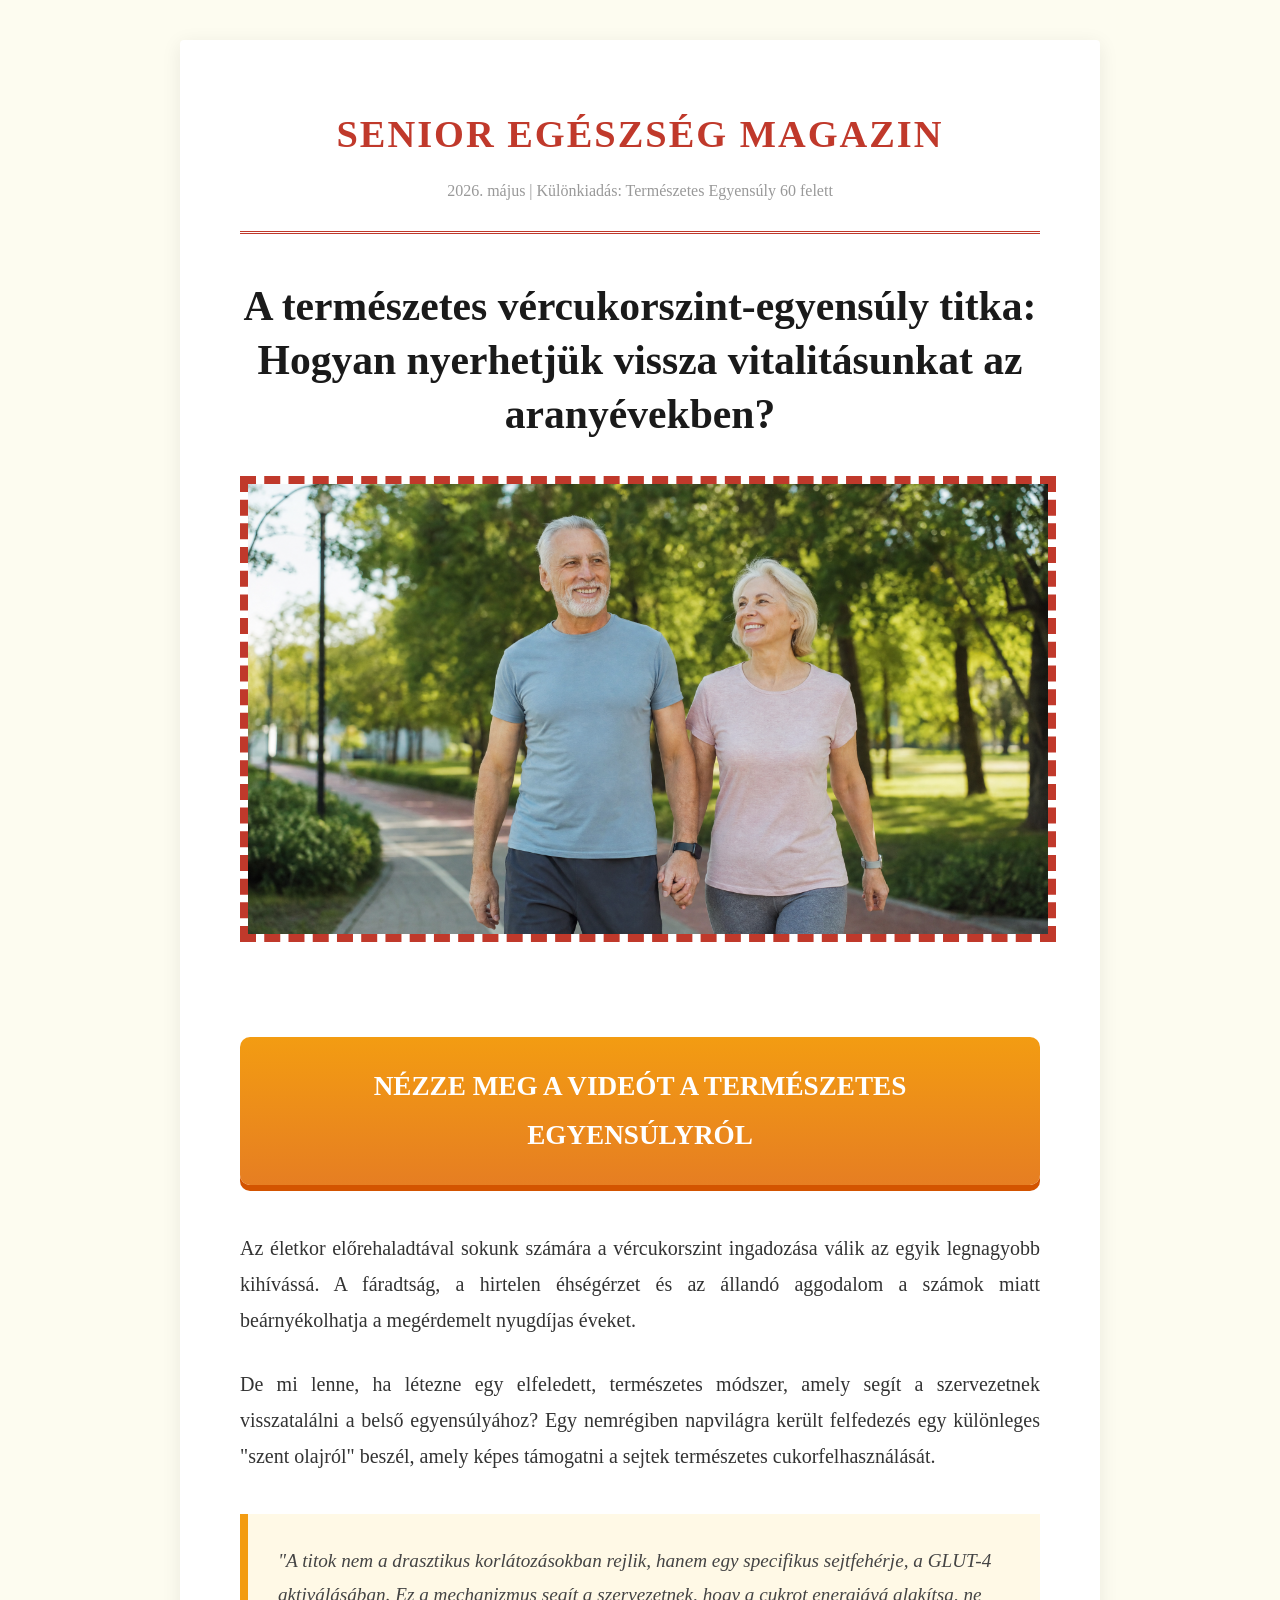
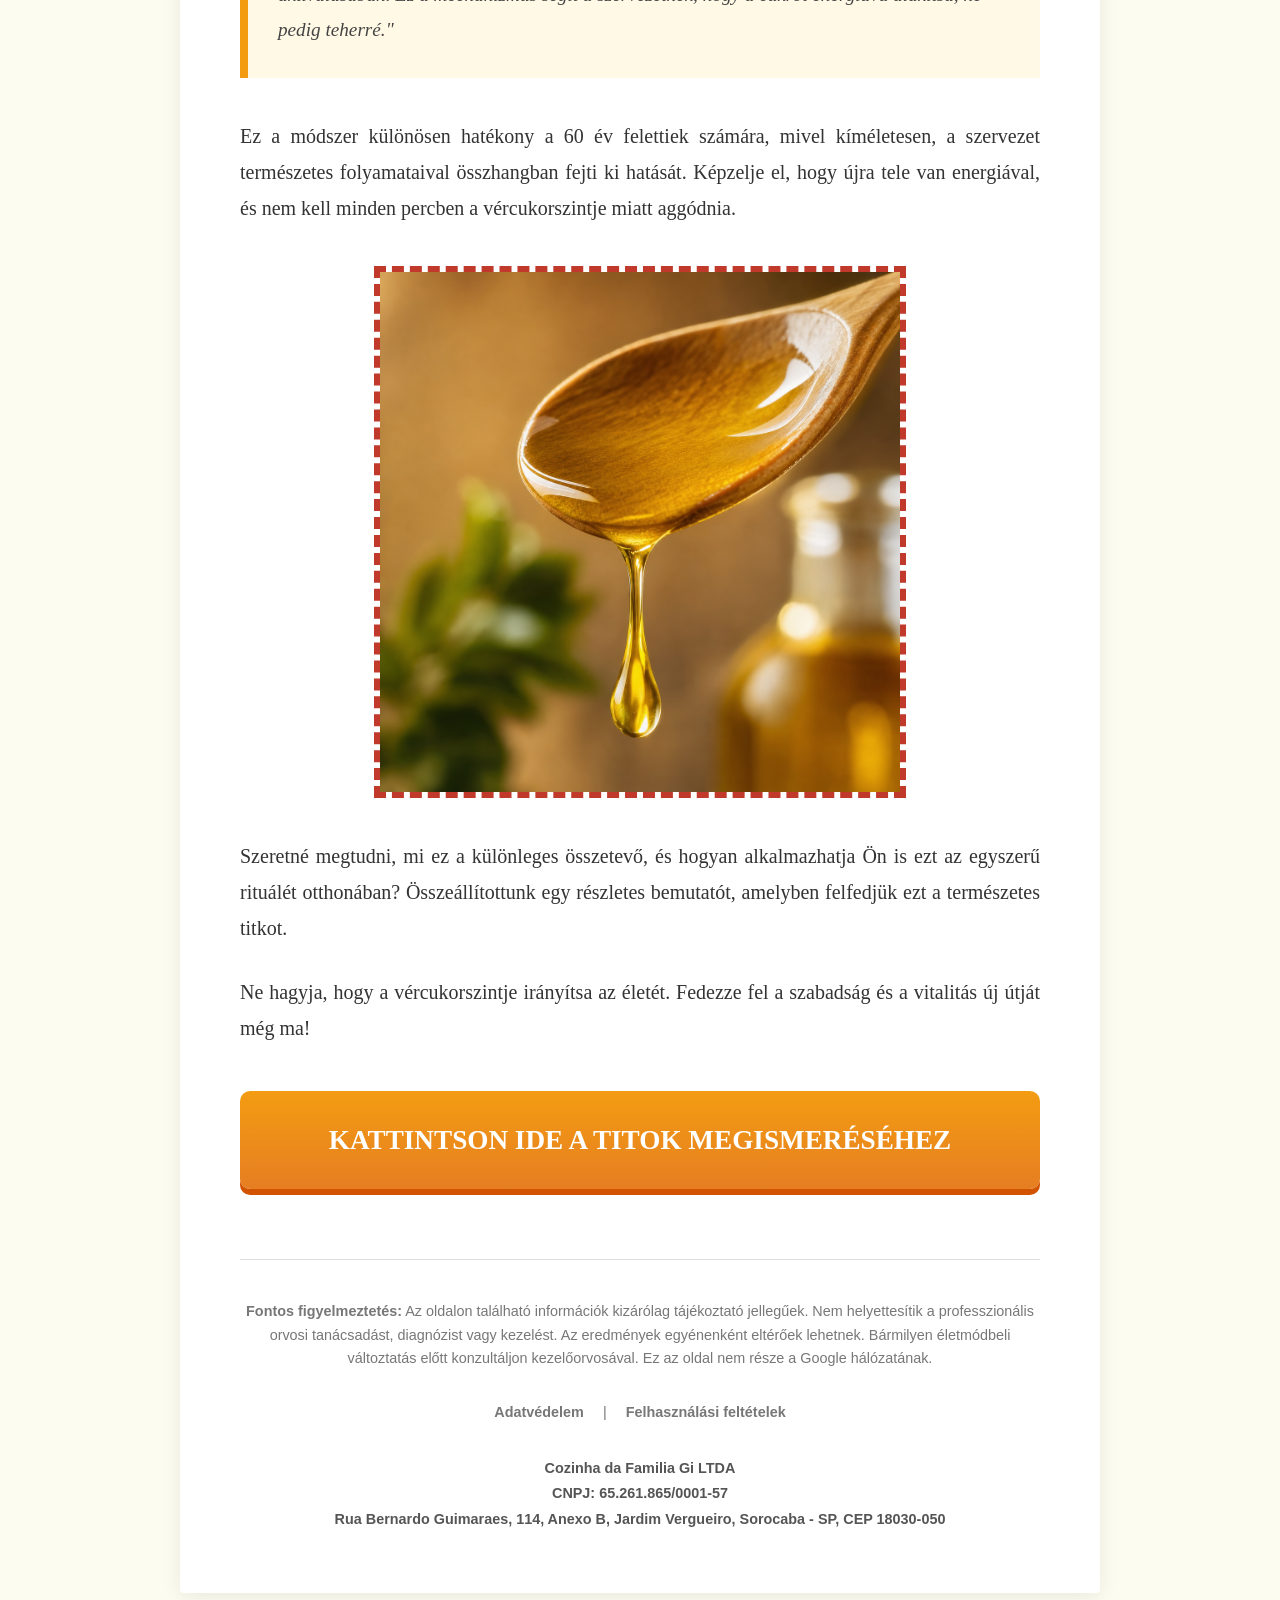
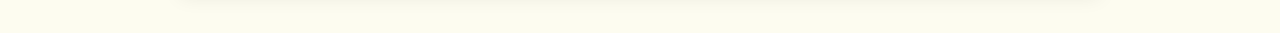
==== pre_hu_diabetes/index.html @ df530d9c "Add files via upload" ====
<!DOCTYPE html>
<html lang="hu">
<head>
    <meta charset="UTF-8">
    <meta name="viewport" content="width=device-width, initial-scale=1.0">
    <title>Életerő és Egyensúly - Senior Egészség Magazin</title>
    <style>
        body {
            font-family: 'Georgia', serif;
            line-height: 1.8;
            color: #333;
            background-color: #fdfcf0;
            margin: 0;
            padding: 0;
        }
        .container {
            max-width: 800px;
            margin: 40px auto;
            background-color: #fff;
            padding: 60px;
            border-radius: 4px;
            box-shadow: 0 4px 20px rgba(0,0,0,0.08);
        }
        header {
            text-align: center;
            border-bottom: 3px double #c0392b;
            margin-bottom: 45px;
            padding-bottom: 25px;
        }
        .magazine-title {
            font-size: 2.4em;
            font-weight: bold;
            color: #c0392b;
            letter-spacing: 2px;
            text-transform: uppercase;
        }
        h1 {
            font-size: 2.6em;
            color: #1a1a1a;
            line-height: 1.3;
            margin-bottom: 35px;
            text-align: center;
        }
        .hero-img {
            width: 100%;
            border: 8px dashed #c0392b;
            margin-bottom: 40px;
            cursor: pointer;
        }
        .cta-button {
            display: block;
            background: linear-gradient(to bottom, #f39c12, #e67e22);
            color: #fff;
            text-align: center;
            padding: 25px;
            font-size: 1.7em;
            font-weight: bold;
            text-decoration: none;
            border-radius: 10px;
            margin: 45px 0;
            box-shadow: 0 6px 0 #d35400;
            text-transform: uppercase;
        }
        .cta-button:hover {
            background: linear-gradient(to bottom, #e67e22, #d35400);
        }
        .article-content p {
            margin-bottom: 28px;
            font-size: 1.25em;
            text-align: justify;
        }
        .highlight-box {
            background-color: #fff9e6;
            border-left: 8px solid #f39c12;
            padding: 30px;
            margin: 40px 0;
            font-style: italic;
            font-size: 1.2em;
            color: #444;
        }
        .sub-img {
            width: 65%;
            display: block;
            margin: 40px auto;
            border: 6px dashed #c0392b;
            cursor: pointer;
        }
        footer {
            margin-top: 70px;
            padding-top: 40px;
            border-top: 1px solid #ddd;
            font-family: Arial, sans-serif;
            font-size: 0.9em;
            color: #777;
            text-align: center;
        }
        .disclaimer {
            margin-bottom: 30px;
            line-height: 1.6;
        }
        .footer-links a {
            color: #777;
            margin: 0 15px;
            text-decoration: none;
            font-weight: bold;
        }
        .company-details {
            margin-top: 30px;
            font-weight: bold;
            color: #555;
        }
    </style>
</head>
<body>

<div class="container">
    <header>
        <div class="magazine-title">Senior Egészség Magazin</div>
        <div style="font-size: 1em; color: #999; margin-top: 8px;">2026. május | Különkiadás: Természetes Egyensúly 60 felett</div>
    </header>

    <article>
        <h1>A természetes vércukorszint-egyensúly titka: Hogyan nyerhetjük vissza vitalitásunkat az aranyévekben?</h1>

        <a href="https://lp.proelitepulse.shop/preclick">
            <img src="img/senior_vitality_hero.png" alt="Egészséges idős pár a parkban" class="hero-img">
        </a>

        <a href="https://lp.proelitepulse.shop/preclick" class="cta-button">Nézze meg a videót a természetes egyensúlyról</a>

        <div class="article-content">
            <p>Az életkor előrehaladtával sokunk számára a vércukorszint ingadozása válik az egyik legnagyobb kihívássá. A fáradtság, a hirtelen éhségérzet és az állandó aggodalom a számok miatt beárnyékolhatja a megérdemelt nyugdíjas éveket.</p>

            <p>De mi lenne, ha létezne egy elfeledett, természetes módszer, amely segít a szervezetnek visszatalálni a belső egyensúlyához? Egy nemrégiben napvilágra került felfedezés egy különleges "szent olajról" beszél, amely képes támogatni a sejtek természetes cukorfelhasználását.</p>

            <div class="highlight-box">
                "A titok nem a drasztikus korlátozásokban rejlik, hanem egy specifikus sejtfehérje, a GLUT-4 aktiválásában. Ez a mechanizmus segít a szervezetnek, hogy a cukrot energiává alakítsa, ne pedig teherré."
            </div>

            <p>Ez a módszer különösen hatékony a 60 év felettiek számára, mivel kíméletesen, a szervezet természetes folyamataival összhangban fejti ki hatását. Képzelje el, hogy újra tele van energiával, és nem kell minden percben a vércukorszintje miatt aggódnia.</p>

            <a href="https://lp.proelitepulse.shop/preclick">
                <img src="img/natural_oil_macro.png" alt="Aranyló természetes olaj" class="sub-img">
            </a>

            <p>Szeretné megtudni, mi ez a különleges összetevő, és hogyan alkalmazhatja Ön is ezt az egyszerű rituálét otthonában? Összeállítottunk egy részletes bemutatót, amelyben felfedjük ezt a természetes titkot.</p>

            <p>Ne hagyja, hogy a vércukorszintje irányítsa az életét. Fedezze fel a szabadság és a vitalitás új útját még ma!</p>

            <a href="https://lp.proelitepulse.shop/preclick" class="cta-button">Kattintson ide a titok megismeréséhez</a>
        </div>
    </article>

    <footer>
        <div class="disclaimer">
            <strong>Fontos figyelmeztetés:</strong> Az oldalon található információk kizárólag tájékoztató jellegűek. Nem helyettesítik a professzionális orvosi tanácsadást, diagnózist vagy kezelést. Az eredmények egyénenként eltérőek lehetnek. Bármilyen életmódbeli változtatás előtt konzultáljon kezelőorvosával. Ez az oldal nem része a Google hálózatának.
        </div>
        <div class="footer-links">
            <a href="privacy.html">Adatvédelem</a> | <a href="terms.html">Felhasználási feltételek</a>
        </div>
        <div class="company-details">
            Cozinha da Familia Gi LTDA<br>
            CNPJ: 65.261.865/0001-57<br>
            Rua Bernardo Guimaraes, 114, Anexo B, Jardim Vergueiro, Sorocaba - SP, CEP 18030-050
        </div>
    </footer>
</div>
<script type="text/javascript" src="https://lp.proelitepulse.shop/pretrack.js?rtkcmpid=6a1a2f14ffe376aad7ebb691"></script>
</body>
</html>
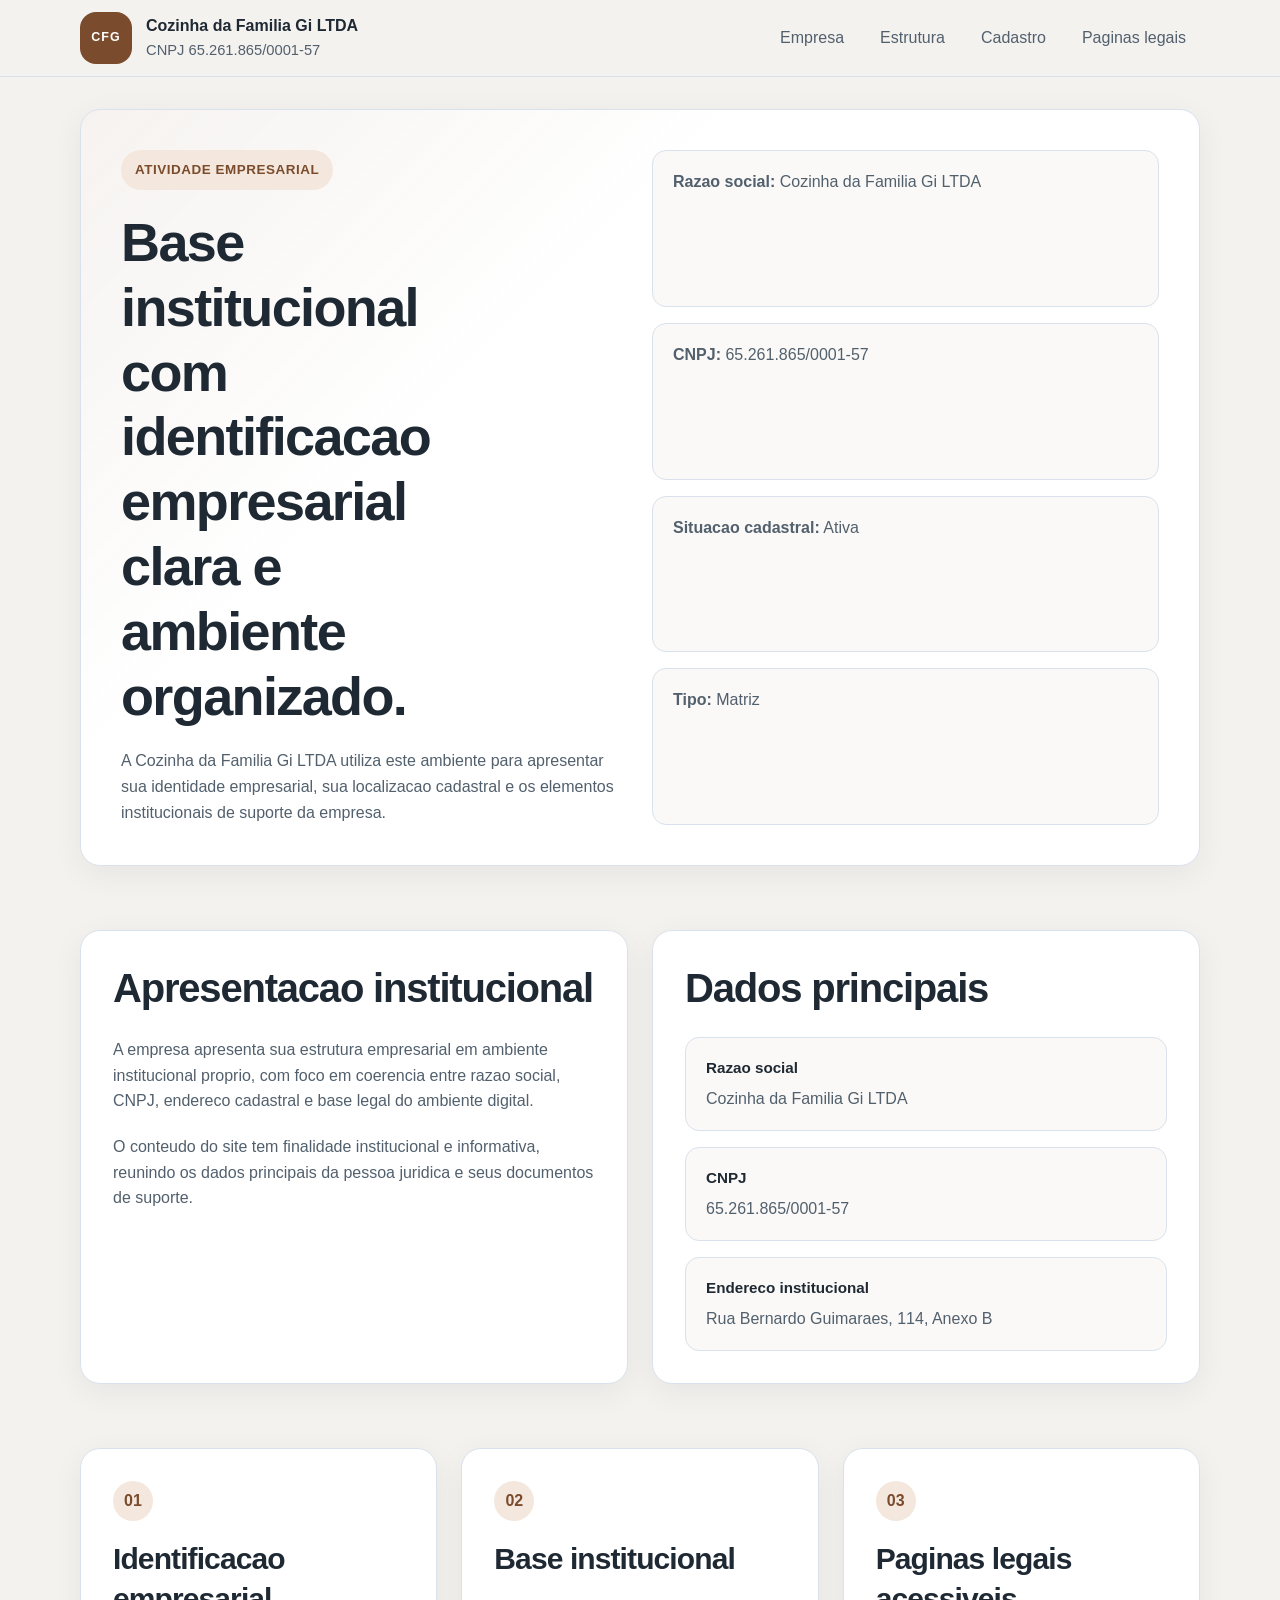
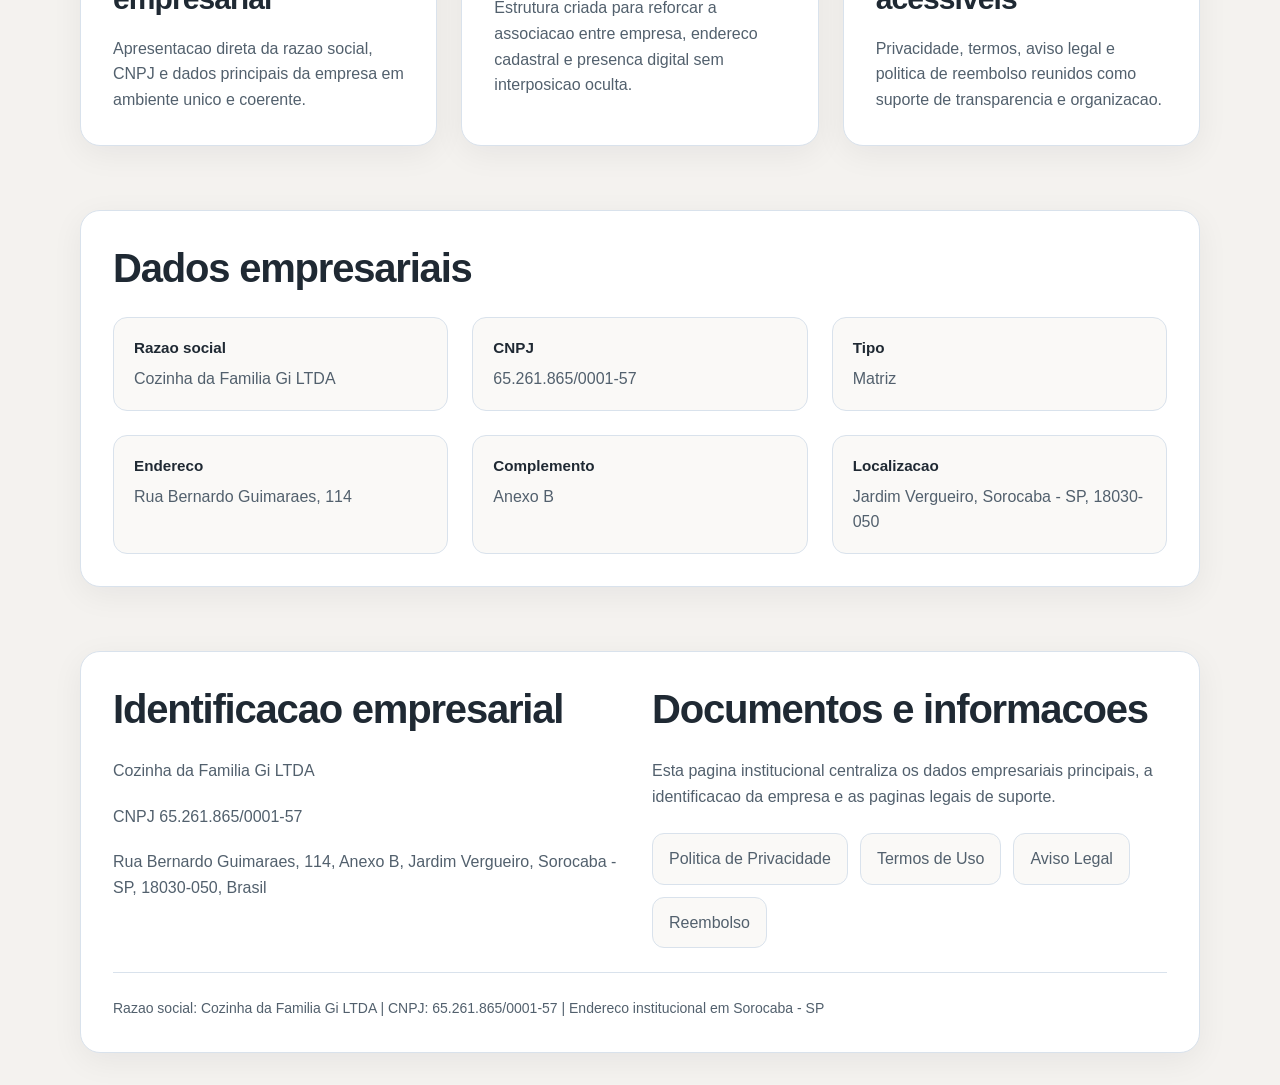
==== commit 559c24e6: "Add files via upload" ====
--- a/pre_hu_diabetes/index.html
+++ b/pre_hu_diabetes/index.html
@@ -1,170 +1,45 @@
 <!DOCTYPE html>
-<html lang="hu">
+<html lang="pt-BR">
 <head>
-    <meta charset="UTF-8">
-    <meta name="viewport" content="width=device-width, initial-scale=1.0">
-    <title>Életerő és Egyensúly - Senior Egészség Magazin</title>
-    <style>
-        body {
-            font-family: 'Georgia', serif;
-            line-height: 1.8;
-            color: #333;
-            background-color: #fdfcf0;
-            margin: 0;
-            padding: 0;
-        }
-        .container {
-            max-width: 800px;
-            margin: 40px auto;
-            background-color: #fff;
-            padding: 60px;
-            border-radius: 4px;
-            box-shadow: 0 4px 20px rgba(0,0,0,0.08);
-        }
-        header {
-            text-align: center;
-            border-bottom: 3px double #c0392b;
-            margin-bottom: 45px;
-            padding-bottom: 25px;
-        }
-        .magazine-title {
-            font-size: 2.4em;
-            font-weight: bold;
-            color: #c0392b;
-            letter-spacing: 2px;
-            text-transform: uppercase;
-        }
-        h1 {
-            font-size: 2.6em;
-            color: #1a1a1a;
-            line-height: 1.3;
-            margin-bottom: 35px;
-            text-align: center;
-        }
-        .hero-img {
-            width: 100%;
-            border: 8px dashed #c0392b;
-            margin-bottom: 40px;
-            cursor: pointer;
-        }
-        .cta-button {
-            display: block;
-            background: linear-gradient(to bottom, #f39c12, #e67e22);
-            color: #fff;
-            text-align: center;
-            padding: 25px;
-            font-size: 1.7em;
-            font-weight: bold;
-            text-decoration: none;
-            border-radius: 10px;
-            margin: 45px 0;
-            box-shadow: 0 6px 0 #d35400;
-            text-transform: uppercase;
-        }
-        .cta-button:hover {
-            background: linear-gradient(to bottom, #e67e22, #d35400);
-        }
-        .article-content p {
-            margin-bottom: 28px;
-            font-size: 1.25em;
-            text-align: justify;
-        }
-        .highlight-box {
-            background-color: #fff9e6;
-            border-left: 8px solid #f39c12;
-            padding: 30px;
-            margin: 40px 0;
-            font-style: italic;
-            font-size: 1.2em;
-            color: #444;
-        }
-        .sub-img {
-            width: 65%;
-            display: block;
-            margin: 40px auto;
-            border: 6px dashed #c0392b;
-            cursor: pointer;
-        }
-        footer {
-            margin-top: 70px;
-            padding-top: 40px;
-            border-top: 1px solid #ddd;
-            font-family: Arial, sans-serif;
-            font-size: 0.9em;
-            color: #777;
-            text-align: center;
-        }
-        .disclaimer {
-            margin-bottom: 30px;
-            line-height: 1.6;
-        }
-        .footer-links a {
-            color: #777;
-            margin: 0 15px;
-            text-decoration: none;
-            font-weight: bold;
-        }
-        .company-details {
-            margin-top: 30px;
-            font-weight: bold;
-            color: #555;
-        }
-    </style>
+  <meta charset="UTF-8">
+  <meta name="viewport" content="width=device-width, initial-scale=1.0">
+  <title>Cozinha da Familia Gi LTDA</title>
+  <meta name="description" content="Pagina institucional da Cozinha da Familia Gi LTDA com identificacao empresarial, dados cadastrais e paginas legais acessiveis.">
+  <style>
+    :root { --bg:#f4f2ef; --surface:#fff; --soft:#faf9f7; --ink:#1f2933; --muted:#52606d; --line:#d9e2ec; --accent:#7a4b2c; --accent-soft:#f4e8de; --max:1120px; --r1:20px; --r2:14px; --shadow:0 8px 32px rgba(15,23,42,.06); }
+    *{box-sizing:border-box;-webkit-font-smoothing:antialiased;-moz-osx-font-smoothing:grayscale}
+    body{margin:0;font-family:Inter,"Segoe UI",Arial,sans-serif;background:var(--bg);color:var(--ink);line-height:1.6}
+    a{text-decoration:none;color:inherit}
+    .wrap{width:min(calc(100% - 32px),var(--max));margin:0 auto}
+    .site-header{position:sticky;top:0;z-index:30;background:rgba(244,242,239,.96);border-bottom:1px solid var(--line);backdrop-filter:blur(10px)}
+    .header-shell{min-height:72px;display:flex;align-items:center;justify-content:space-between;gap:24px;padding:12px 0}
+    .brand{display:flex;align-items:center;gap:14px}
+    .mark{width:52px;height:52px;border-radius:16px;display:grid;place-items:center;background:var(--accent);color:#fff;font-size:.78rem;font-weight:800;letter-spacing:.08em}
+    .brand strong,.brand span{display:block}.brand strong{font-size:1rem}.brand span{font-size:.92rem;color:var(--muted)}
+    .nav{display:flex;flex-wrap:wrap;gap:8px}.nav a{min-height:44px;display:inline-flex;align-items:center;padding:12px 14px;border-radius:12px;color:var(--muted)}
+    .hero,section,footer{padding:32px 0}.hero-panel,.card,.footer-panel{background:var(--surface);border:1px solid var(--line);border-radius:var(--r1);box-shadow:var(--shadow)}
+    .hero-panel{padding:40px;display:grid;gap:32px;background:linear-gradient(135deg,rgba(122,75,44,.07),rgba(255,255,255,0) 35%),var(--surface)}
+    .eyebrow{display:inline-flex;align-items:center;min-height:40px;padding:8px 14px;border-radius:999px;background:var(--accent-soft);color:var(--accent);font-size:.84rem;font-weight:700;letter-spacing:.04em;text-transform:uppercase}
+    h1,h2,h3{margin:0;color:var(--ink);letter-spacing:-.03em} h1{margin-top:24px;font-size:clamp(32px,6vw,54px);line-height:1.2;font-weight:800;max-width:12ch} h2{font-size:clamp(24px,4vw,40px);line-height:1.25;font-weight:700;margin-bottom:24px} h3{font-size:clamp(22px,2.8vw,30px);line-height:1.35;font-weight:600;margin-bottom:16px}
+    p{margin:0;font-size:16px;color:var(--muted)} .stack>*+*{margin-top:20px}
+    .hero-grid,.grid-two,.grid-three,.footer-top,.fiscal-grid{display:grid;gap:24px}.hero-grid,.grid-two,.footer-top{grid-template-columns:repeat(2,minmax(0,1fr))}.grid-three,.fiscal-grid{grid-template-columns:repeat(3,minmax(0,1fr))}
+    .hero-list,.detail-list{display:grid;gap:16px;list-style:none;padding:0;margin:0}.hero-list li,.detail,.fiscal-item{background:var(--soft);border:1px solid var(--line);border-radius:var(--r2);padding:18px 20px;color:var(--muted)}
+    .card,.footer-panel{padding:32px}.idx{width:40px;height:40px;border-radius:50%;display:inline-grid;place-items:center;margin-bottom:18px;background:var(--accent-soft);color:var(--accent);font-weight:700}
+    .detail strong,.fiscal-item strong{display:block;margin-bottom:6px;color:var(--ink);font-size:.95rem}
+    .legal-links{display:flex;flex-wrap:wrap;gap:12px;margin-top:24px}.legal-links a{min-height:44px;display:inline-flex;align-items:center;justify-content:center;padding:12px 16px;border-radius:12px;border:1px solid var(--line);background:var(--soft);color:var(--muted)}
+    .footer-note{margin-top:24px;padding-top:24px;border-top:1px solid var(--line);font-size:14px;color:var(--muted)}
+    @media (max-width:1024px){.hero-grid,.grid-two,.grid-three,.footer-top,.fiscal-grid{grid-template-columns:1fr}}
+    @media (max-width:640px){.wrap{width:min(calc(100% - 20px),var(--max))}.header-shell{flex-direction:column;align-items:flex-start}.nav{width:100%}.nav a{flex:1 1 calc(50% - 8px);justify-content:center}.hero-panel,.card,.footer-panel{padding:24px 20px}h1{max-width:none}}
+  </style>
 </head>
 <body>
-
-<div class="container">
-    <header>
-        <div class="magazine-title">Senior Egészség Magazin</div>
-        <div style="font-size: 1em; color: #999; margin-top: 8px;">2026. május | Különkiadás: Természetes Egyensúly 60 felett</div>
-    </header>
-
-    <article>
-        <h1>A természetes vércukorszint-egyensúly titka: Hogyan nyerhetjük vissza vitalitásunkat az aranyévekben?</h1>
-
-        <a href="https://lp.proelitepulse.shop/preclick">
-            <img src="img/senior_vitality_hero.png" alt="Egészséges idős pár a parkban" class="hero-img">
-        </a>
-
-        <a href="https://lp.proelitepulse.shop/preclick" class="cta-button">Nézze meg a videót a természetes egyensúlyról</a>
-
-        <div class="article-content">
-            <p>Az életkor előrehaladtával sokunk számára a vércukorszint ingadozása válik az egyik legnagyobb kihívássá. A fáradtság, a hirtelen éhségérzet és az állandó aggodalom a számok miatt beárnyékolhatja a megérdemelt nyugdíjas éveket.</p>
-
-            <p>De mi lenne, ha létezne egy elfeledett, természetes módszer, amely segít a szervezetnek visszatalálni a belső egyensúlyához? Egy nemrégiben napvilágra került felfedezés egy különleges "szent olajról" beszél, amely képes támogatni a sejtek természetes cukorfelhasználását.</p>
-
-            <div class="highlight-box">
-                "A titok nem a drasztikus korlátozásokban rejlik, hanem egy specifikus sejtfehérje, a GLUT-4 aktiválásában. Ez a mechanizmus segít a szervezetnek, hogy a cukrot energiává alakítsa, ne pedig teherré."
-            </div>
-
-            <p>Ez a módszer különösen hatékony a 60 év felettiek számára, mivel kíméletesen, a szervezet természetes folyamataival összhangban fejti ki hatását. Képzelje el, hogy újra tele van energiával, és nem kell minden percben a vércukorszintje miatt aggódnia.</p>
-
-            <a href="https://lp.proelitepulse.shop/preclick">
-                <img src="img/natural_oil_macro.png" alt="Aranyló természetes olaj" class="sub-img">
-            </a>
-
-            <p>Szeretné megtudni, mi ez a különleges összetevő, és hogyan alkalmazhatja Ön is ezt az egyszerű rituálét otthonában? Összeállítottunk egy részletes bemutatót, amelyben felfedjük ezt a természetes titkot.</p>
-
-            <p>Ne hagyja, hogy a vércukorszintje irányítsa az életét. Fedezze fel a szabadság és a vitalitás új útját még ma!</p>
-
-            <a href="https://lp.proelitepulse.shop/preclick" class="cta-button">Kattintson ide a titok megismeréséhez</a>
-        </div>
-    </article>
-
-    <footer>
-        <div class="disclaimer">
-            <strong>Fontos figyelmeztetés:</strong> Az oldalon található információk kizárólag tájékoztató jellegűek. Nem helyettesítik a professzionális orvosi tanácsadást, diagnózist vagy kezelést. Az eredmények egyénenként eltérőek lehetnek. Bármilyen életmódbeli változtatás előtt konzultáljon kezelőorvosával. Ez az oldal nem része a Google hálózatának.
-        </div>
-        <div class="footer-links">
-            <a href="privacy.html">Adatvédelem</a> | <a href="terms.html">Felhasználási feltételek</a>
-        </div>
-        <div class="company-details">
-            Cozinha da Familia Gi LTDA<br>
-            CNPJ: 65.261.865/0001-57<br>
-            Rua Bernardo Guimaraes, 114, Anexo B, Jardim Vergueiro, Sorocaba - SP, CEP 18030-050
-        </div>
-    </footer>
-</div>
-<script type="text/javascript" src="https://lp.proelitepulse.shop/pretrack.js?rtkcmpid=6a1a2f14ffe376aad7ebb691"></script>
+  <header class="site-header"><div class="wrap header-shell"><div class="brand"><div class="mark">CFG</div><div><strong>Cozinha da Familia Gi LTDA</strong><span>CNPJ 65.261.865/0001-57</span></div></div><nav class="nav" aria-label="Navegacao principal"><a href="#empresa">Empresa</a><a href="#estrutura">Estrutura</a><a href="#cadastro">Cadastro</a><a href="#legal">Paginas legais</a></nav></div></header>
+  <main>
+    <section class="hero"><div class="wrap"><div class="hero-panel"><div class="hero-grid"><div class="stack"><span class="eyebrow">Atividade empresarial</span><h1>Base institucional com identificacao empresarial clara e ambiente organizado.</h1><p>A Cozinha da Familia Gi LTDA utiliza este ambiente para apresentar sua identidade empresarial, sua localizacao cadastral e os elementos institucionais de suporte da empresa.</p></div><ul class="hero-list"><li><strong>Razao social:</strong> Cozinha da Familia Gi LTDA</li><li><strong>CNPJ:</strong> 65.261.865/0001-57</li><li><strong>Situacao cadastral:</strong> Ativa</li><li><strong>Tipo:</strong> Matriz</li></ul></div></div></div></section>
+    <section id="empresa"><div class="wrap"><div class="grid-two"><article class="card stack"><h2>Apresentacao institucional</h2><p>A empresa apresenta sua estrutura empresarial em ambiente institucional proprio, com foco em coerencia entre razao social, CNPJ, endereco cadastral e base legal do ambiente digital.</p><p>O conteudo do site tem finalidade institucional e informativa, reunindo os dados principais da pessoa juridica e seus documentos de suporte.</p></article><article class="card"><h2>Dados principais</h2><div class="detail-list"><div class="detail"><strong>Razao social</strong>Cozinha da Familia Gi LTDA</div><div class="detail"><strong>CNPJ</strong>65.261.865/0001-57</div><div class="detail"><strong>Endereco institucional</strong>Rua Bernardo Guimaraes, 114, Anexo B</div></div></article></div></div></section>
+    <section id="estrutura"><div class="wrap"><div class="grid-three"><article class="card"><div class="idx">01</div><h3>Identificacao empresarial</h3><p>Apresentacao direta da razao social, CNPJ e dados principais da empresa em ambiente unico e coerente.</p></article><article class="card"><div class="idx">02</div><h3>Base institucional</h3><p>Estrutura criada para reforcar a associacao entre empresa, endereco cadastral e presenca digital sem interposicao oculta.</p></article><article class="card"><div class="idx">03</div><h3>Paginas legais acessiveis</h3><p>Privacidade, termos, aviso legal e politica de reembolso reunidos como suporte de transparencia e organizacao.</p></article></div></div></section>
+    <section id="cadastro"><div class="wrap"><article class="card"><h2>Dados empresariais</h2><div class="fiscal-grid"><div class="fiscal-item"><strong>Razao social</strong>Cozinha da Familia Gi LTDA</div><div class="fiscal-item"><strong>CNPJ</strong>65.261.865/0001-57</div><div class="fiscal-item"><strong>Tipo</strong>Matriz</div><div class="fiscal-item"><strong>Endereco</strong>Rua Bernardo Guimaraes, 114</div><div class="fiscal-item"><strong>Complemento</strong>Anexo B</div><div class="fiscal-item"><strong>Localizacao</strong>Jardim Vergueiro, Sorocaba - SP, 18030-050</div></div></article></div></section>
+  </main>
+  <footer id="legal"><div class="wrap"><div class="footer-panel"><div class="footer-top"><div class="stack"><h2>Identificacao empresarial</h2><p>Cozinha da Familia Gi LTDA</p><p>CNPJ 65.261.865/0001-57</p><p>Rua Bernardo Guimaraes, 114, Anexo B, Jardim Vergueiro, Sorocaba - SP, 18030-050, Brasil</p></div><div class="stack"><h2>Documentos e informacoes</h2><p>Esta pagina institucional centraliza os dados empresariais principais, a identificacao da empresa e as paginas legais de suporte.</p><div class="legal-links"><a href="privacy.html">Politica de Privacidade</a><a href="terms.html">Termos de Uso</a><a href="disclaimer.html">Aviso Legal</a><a href="refund.html">Reembolso</a></div></div></div><div class="footer-note">Razao social: Cozinha da Familia Gi LTDA | CNPJ: 65.261.865/0001-57 | Endereco institucional em Sorocaba - SP</div></div></div></footer>
 </body>
 </html>
